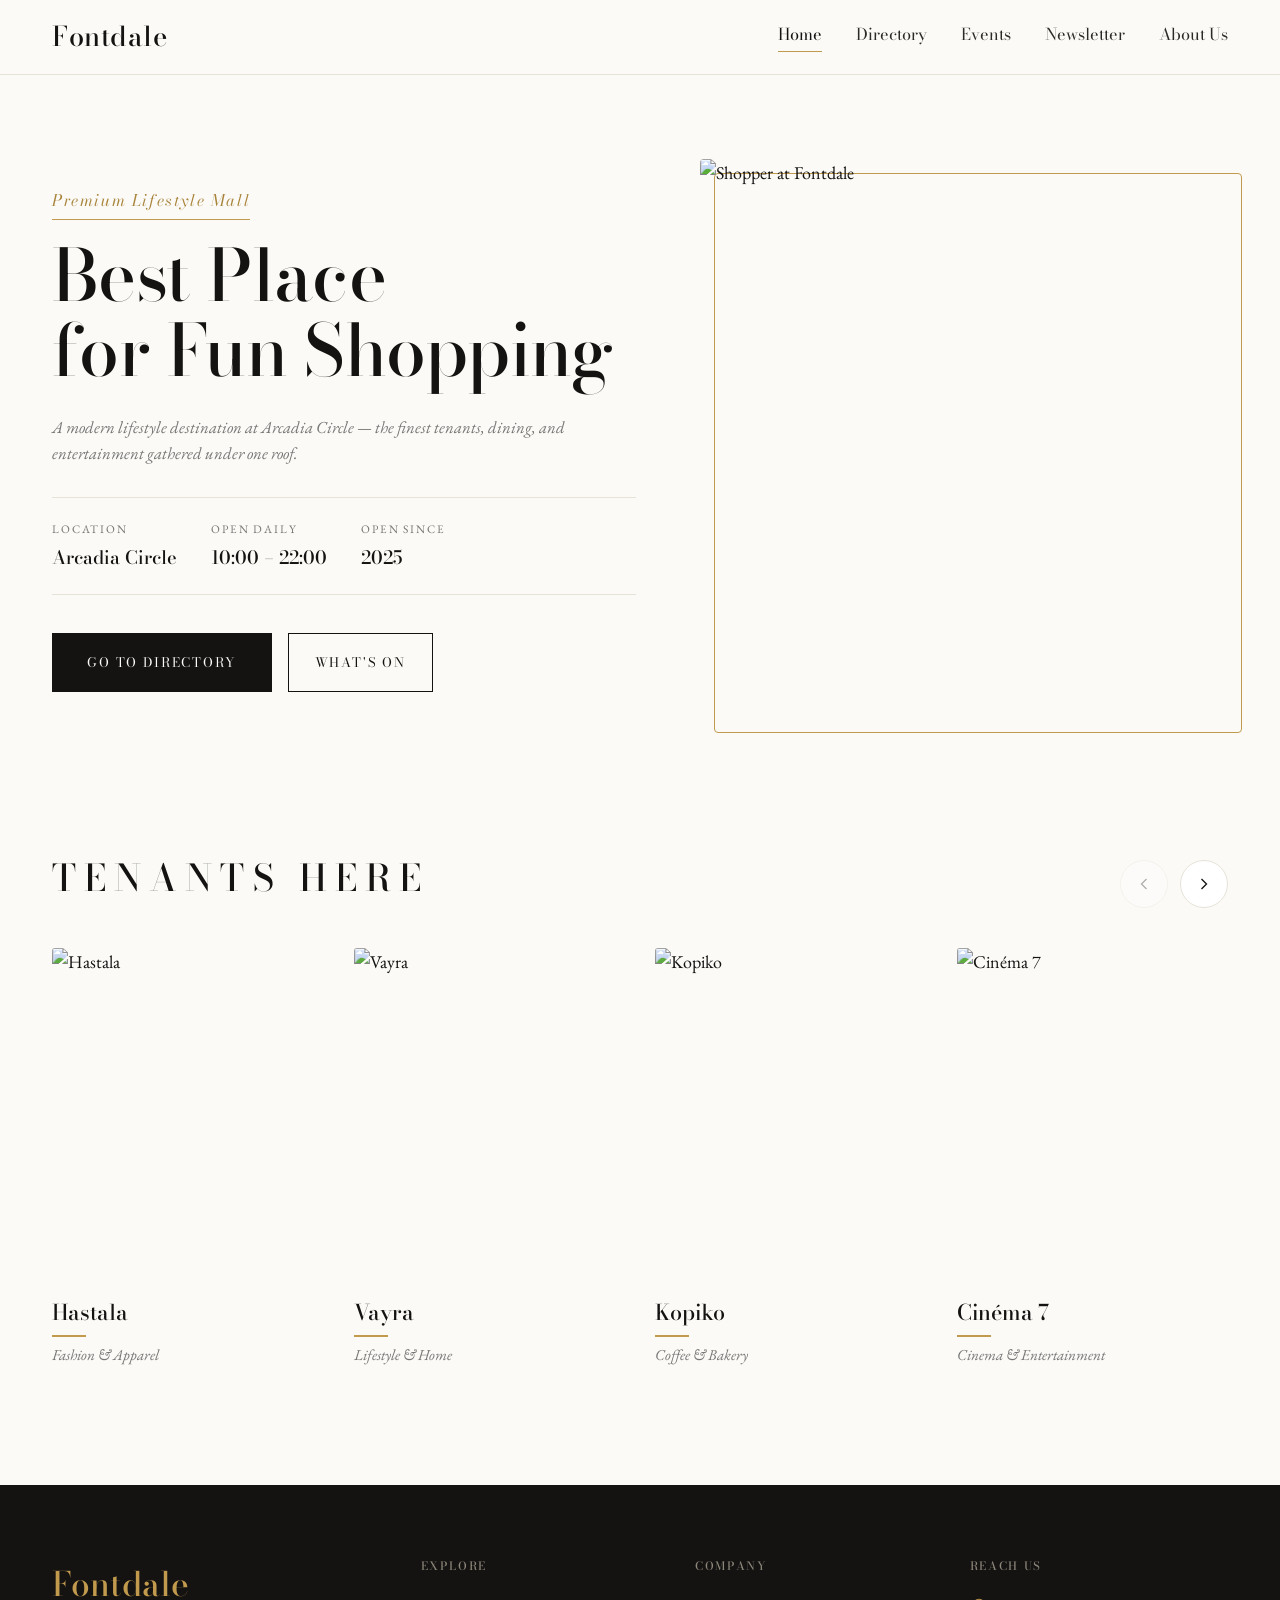
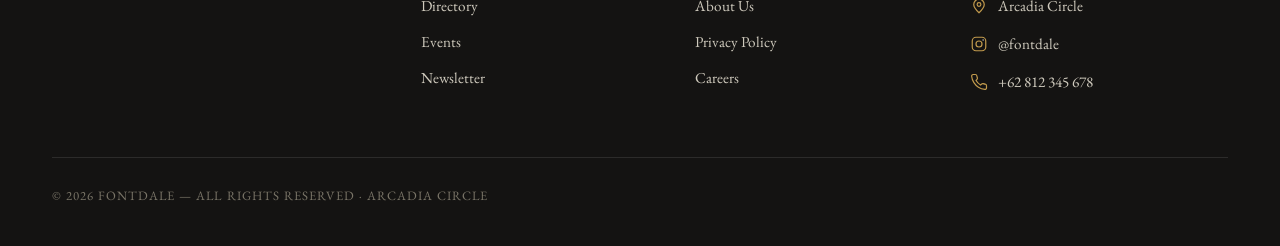
==== index.html @ fb902883 "push everything" ====
<!DOCTYPE html>
<html lang="en">
<head>
<meta charset="UTF-8" />
<meta name="viewport" content="width=device-width, initial-scale=1.0" />
<title>Fontdale — Premium Lifestyle Mall at Arcadia Circle</title>
<link rel="preconnect" href="https://fonts.googleapis.com">
<link rel="preconnect" href="https://fonts.gstatic.com" crossorigin>
<link href="https://fonts.googleapis.com/css2?family=Bodoni+Moda:ital,opsz,wght@0,6..96,400;0,6..96,500;0,6..96,600;1,6..96,400&family=EB+Garamond:ital,wght@0,400;0,500;1,400&display=swap" rel="stylesheet">
<link rel="stylesheet" href="css/style.css">
<link rel="stylesheet" href="css/index.css">
</head>
<body>

  <header>
    <div class="wrap nav">
      <a href="index.html" class="brand">Fontdale</a>
      <nav class="menu" id="menu">
        <a href="index.html" class="active">Home</a>
        <a href="directory.html">Directory</a>
        <a href="events.html">Events</a>
        <a href="newsletter.html">Newsletter</a>
        <a href="about.html">About Us</a>
      </nav>
      <button class="burger" id="burger" aria-label="Toggle menu"><span></span><span></span><span></span></button>
    </div>
  </header>

  <main>
    <section class="hero">
      <div class="wrap hero-grid">
        <div class="hero-copy">
          <span class="eyebrow">Premium Lifestyle Mall</span>
          <h1 class="reveal d1">Best Place<br>for Fun Shopping</h1>
          <p class="lede reveal d2">A modern lifestyle destination at Arcadia Circle — the finest tenants, dining, and entertainment gathered under one roof.</p>

          <ul class="hero-facts reveal d3">
            <li><span>Location</span><strong>Arcadia Circle</strong></li>
            <li><span>Open Daily</span><strong>10:00 – 22:00</strong></li>
            <li><span>Open Since</span><strong>2025</strong></li>
          </ul>

          <div class="cta-row reveal d4">
            <a class="btn btn-primary" href="directory.html">Go to Directory</a>
            <a class="btn btn-outline" href="events.html">What's On</a>
          </div>
        </div>

        <figure class="hero-figure reveal d2">
          <!-- PLACEHOLDER IMAGE: replace with real FontDale hero photo from Figma -->
          <img src="https://picsum.photos/seed/fontdale-shopping/900/1000" alt="Shopper at Fontdale">
        </figure>
      </div>
    </section>

    <section class="tenants">
      <div class="wrap">
        <div class="tenants-head reveal">
          <h2>Tenants Here</h2>
          <div class="carousel-nav">
            <button class="car-btn" id="tenant-prev" type="button" aria-label="Previous tenants">
              <svg viewBox="0 0 24 24"><path d="M15 18l-6-6 6-6"/></svg>
            </button>
            <button class="car-btn" id="tenant-next" type="button" aria-label="Next tenants">
              <svg viewBox="0 0 24 24"><path d="M9 6l6 6-6 6"/></svg>
            </button>
          </div>
        </div>

        <div class="tenant-carousel">
          <div class="tenant-track" id="tenant-track">
            <article class="tenant reveal d1">
              <!-- PLACEHOLDER IMAGE: replace with Hastala storefront photo -->
              <div class="frame"><img src="https://picsum.photos/seed/hastala/600/700" alt="Hastala"></div>
              <h3>Hastala</h3><span>Fashion &amp; Apparel</span>
            </article>
            <article class="tenant reveal d2">
              <!-- PLACEHOLDER IMAGE: replace with Vayra storefront photo -->
              <div class="frame"><img src="https://picsum.photos/seed/vayra/600/700" alt="Vayra"></div>
              <h3>Vayra</h3><span>Lifestyle &amp; Home</span>
            </article>
            <article class="tenant reveal d3">
              <!-- PLACEHOLDER IMAGE: replace with Kopiko cafe photo -->
              <div class="frame"><img src="https://picsum.photos/seed/kopiko/600/700" alt="Kopiko"></div>
              <h3>Kopiko</h3><span>Coffee &amp; Bakery</span>
            </article>
            <article class="tenant reveal d4">
              <!-- PLACEHOLDER IMAGE: replace with Cinéma 7 photo -->
              <div class="frame"><img src="https://picsum.photos/seed/cinema7/600/700" alt="Cinéma 7"></div>
              <h3>Cinéma 7</h3><span>Cinema &amp; Entertainment</span>
            </article>
            <article class="tenant reveal d5">
              <!-- PLACEHOLDER IMAGE: replace with Sky Lounge photo -->
              <div class="frame"><img src="https://picsum.photos/seed/skylounge/600/700" alt="Sky Lounge"></div>
              <h3>Sky Lounge</h3><span>Rooftop Dining</span>
            </article>
            <article class="tenant reveal d6">
              <!-- PLACEHOLDER IMAGE: replace with ZoneTime arcade photo -->
              <div class="frame"><img src="https://picsum.photos/seed/zonetime/600/700" alt="ZoneTime"></div>
              <h3>ZoneTime</h3><span>Arcade Games</span>
            </article>
          </div>
        </div>
      </div>
    </section>
  </main>

  <footer>
    <div class="wrap">
      <div class="foot-grid">
        <div class="foot-brand">Fontdale</div>
        <div class="foot-col">
          <h4>Explore</h4>
          <a href="directory.html">Directory</a><a href="events.html">Events</a><a href="newsletter.html">Newsletter</a>
        </div>
        <div class="foot-col">
          <h4>Company</h4>
          <a href="about.html">About Us</a><a href="#">Privacy Policy</a><a href="#">Careers</a>
        </div>
        <div class="foot-col foot-contact">
          <h4>Reach Us</h4>
          <div class="row">
            <svg viewBox="0 0 24 24" stroke-width="1.6"><path d="M12 21s7-6.5 7-11a7 7 0 1 0-14 0c0 4.5 7 11 7 11Z"/><circle cx="12" cy="10" r="2.5"/></svg>
            <span>Arcadia Circle</span>
          </div>
          <div class="row">
            <svg viewBox="0 0 24 24" stroke-width="1.6"><rect x="3" y="3" width="18" height="18" rx="5"/><circle cx="12" cy="12" r="4"/><circle cx="17.5" cy="6.5" r="1" fill="currentColor" stroke="none"/></svg>
            <span>@fontdale</span>
          </div>
          <div class="row">
            <svg viewBox="0 0 24 24" stroke-width="1.6"><path d="M22 16.9v3a2 2 0 0 1-2.2 2 19.8 19.8 0 0 1-8.6-3 19.5 19.5 0 0 1-6-6 19.8 19.8 0 0 1-3-8.6A2 2 0 0 1 4.1 2h3a2 2 0 0 1 2 1.7c.1.9.4 1.8.7 2.7a2 2 0 0 1-.5 2.1L8.1 9.9a16 16 0 0 0 6 6l1.4-1.2a2 2 0 0 1 2.1-.5c.9.3 1.8.6 2.7.7a2 2 0 0 1 1.7 2Z"/></svg>
            <span>+62 812 345 678</span>
          </div>
        </div>
      </div>
      <div class="foot-bottom">© 2026 Fontdale — All rights reserved · Arcadia Circle</div>
    </div>
  </footer>

  <script src="js/main.js"></script>
  <script src="js/home.js"></script>
</body>
</html>
---- css/style.css ----
/* ============================================================
   FONTDALE — shared base stylesheet
   Used by every page. Page-specific rules live in their own files.
   ============================================================ */

/* ---------- DESIGN TOKENS ---------- */
:root{
  --paper:#fbfaf6; --paper-pure:#ffffff;
  --ink:#141312; --ink-soft:#2c2a27;
  --gold:#c19a4d; --gold-deep:#a9853c;
  --muted:#767676; --line:#e6e2d8;
  --soft:#efece4;            /* light card / button fill */
  --footer:#141312;
  --ok:#2f7d52; --err:#b23b3b;
  --display:"Bodoni Moda", Georgia, serif;
  --body:"EB Garamond", Georgia, serif;
  --maxw:1240px;
  --ease:cubic-bezier(.22,.61,.36,1);
}

*{ box-sizing:border-box; margin:0; padding:0; }
html{ scroll-behavior:smooth; }
body{
  font-family:var(--body); background:var(--paper); color:var(--ink);
  font-size:18px; line-height:1.6; -webkit-font-smoothing:antialiased;
  text-rendering:optimizeLegibility;
}
img{ display:block; max-width:100%; }
a{ color:inherit; text-decoration:none; }
.wrap{ width:100%; max-width:var(--maxw); margin-inline:auto; padding-inline:32px; }

.eyebrow{
  font-family:var(--display); font-style:italic; font-size:1rem;
  letter-spacing:.1em; color:var(--gold-deep); display:inline-block;
  padding-bottom:6px; border-bottom:1px solid var(--gold);
}

/* ---------- ENTRANCE ANIMATION ---------- */
@keyframes rise{ from{opacity:0; transform:translateY(22px);} to{opacity:1; transform:translateY(0);} }
.reveal{ opacity:0; animation:rise .9s var(--ease) forwards; }
/* Staggered delay utilities — replaces inline style="animation-delay" */
.d1{ animation-delay:.06s; }
.d2{ animation-delay:.12s; }
.d3{ animation-delay:.18s; }
.d4{ animation-delay:.24s; }
.d5{ animation-delay:.30s; }
.d6{ animation-delay:.36s; }
@media (prefers-reduced-motion:reduce){ .reveal{ animation:none; opacity:1; } }

/* ---------- HEADER / NAV ---------- */
header{
  position:sticky; top:0; z-index:50;
  background:rgba(251,250,246,.86); backdrop-filter:blur(8px);
  border-bottom:1px solid var(--line);
}
.nav{ display:flex; align-items:center; justify-content:space-between; height:74px; }
.brand{ font-family:var(--display); font-weight:500; font-size:1.7rem; letter-spacing:.02em; }
.menu{ display:flex; gap:34px; align-items:center; }
.menu a{
  font-family:var(--display); font-size:1.02rem; color:var(--ink-soft);
  position:relative; padding-bottom:4px; transition:color .25s var(--ease);
}
.menu a::after{ content:""; position:absolute; left:0; bottom:0; height:1.5px; width:0; background:var(--gold); transition:width .3s var(--ease); }
.menu a:hover{ color:var(--ink); }
.menu a:hover::after, .menu a.active::after{ width:100%; }
.menu a.active{ color:var(--ink); }
.burger{ display:none; background:none; border:0; cursor:pointer; }
.burger span{ display:block; width:26px; height:1.6px; background:var(--ink); margin:6px 0; transition:.3s; }

/* ---------- BUTTONS (shared) ---------- */
.btn{
  font-family:var(--display); text-transform:uppercase; letter-spacing:.14em; font-size:.82rem;
  cursor:pointer; transition:.3s var(--ease); display:inline-flex; align-items:center; justify-content:center;
}
.btn-primary{ background:var(--ink); color:var(--paper); padding:18px 34px; border:1px solid var(--ink); }
.btn-primary:hover{ background:transparent; color:var(--ink); }
.btn-outline{ background:transparent; color:var(--ink); border:1px solid var(--ink); padding:18px 26px; }
.btn-outline:hover{ background:var(--ink); color:var(--paper); }

/* ---------- PAGE HEAD (inner pages) ---------- */
.page-head{ text-align:center; padding:78px 0 40px; }
.page-head h1{ font-family:var(--display); font-weight:500; font-size:clamp(2.4rem,4.6vw,4rem); line-height:1.08; margin-top:16px; }

/* ---------- FOOTER ---------- */
footer{ background:var(--footer); color:#cfcabd; padding:72px 0 40px; }
.foot-grid{ display:grid; grid-template-columns:1.4fr 1fr 1fr 1.1fr; gap:40px; padding-bottom:48px; border-bottom:1px solid rgba(255,255,255,.1); }
.foot-brand{ font-family:var(--display); font-size:2.1rem; color:var(--gold); font-weight:500; }
.foot-col h4{ font-family:var(--display); text-transform:uppercase; letter-spacing:.14em; font-size:.72rem; color:#8d877a; margin-bottom:18px; font-weight:500; }
.foot-col a{ display:block; font-size:.95rem; margin-bottom:12px; color:#cfcabd; transition:color .25s var(--ease); }
.foot-col a:hover{ color:var(--gold); }
.foot-contact{ font-size:.95rem; }
.foot-contact .row{ display:flex; align-items:center; gap:10px; margin-bottom:14px; }
.foot-contact svg{ width:18px; height:18px; stroke:var(--gold); fill:none; flex-shrink:0; }
.foot-bottom{ padding-top:28px; font-size:.8rem; letter-spacing:.08em; color:#7a7568; text-transform:uppercase; }

/* ---------- RESPONSIVE (shared) ---------- */
@media (max-width:980px){
  .foot-grid{ grid-template-columns:1fr 1fr; gap:32px; }
}
@media (max-width:620px){
  body{ font-size:17px; } .wrap{ padding-inline:22px; }
  .menu{
    position:fixed; inset:74px 0 auto 0; flex-direction:column; gap:0; background:var(--paper);
    border-bottom:1px solid var(--line); transform:translateY(-140%); transition:transform .4s var(--ease); padding:10px 22px 22px;
  }
  .menu.open{ transform:translateY(0); }
  .menu a{ padding:14px 0; width:100%; border-bottom:1px solid var(--line); }
  .burger{ display:block; }
  .foot-grid{ grid-template-columns:1fr; }
}

/* ---------- RESPONSIVE — small phones (required: below 540px) ---------- */
@media screen and (max-width:540px){
  body{ font-size:16px; }
  .wrap{ padding-inline:16px; }
  .brand{ font-size:1.45rem; }
  .page-head{ padding:52px 0 28px; }
  .page-head h1{ font-size:2.1rem; }
  .btn{ width:100%; }
  footer{ padding:52px 0 32px; }
  .foot-brand{ font-size:1.8rem; }
}
---- css/index.css ----
/* ============================================================
   FONTDALE — Home page styles
   (.btn family now lives in the shared style.css)
   ============================================================ */

/* ---------- HERO ---------- */
.hero{ padding:84px 0 96px; }
.hero-grid{ display:grid; grid-template-columns:1.05fr .95fr; gap:64px; align-items:center; }
.hero-copy .eyebrow{ margin-bottom:18px; }
.hero h1{ font-family:var(--display); font-weight:500; font-size:clamp(2.8rem,5.6vw,5.2rem); line-height:1.04; letter-spacing:-.01em; }
.hero p.lede{ color:var(--muted); font-size:1.05rem; margin:26px 0 30px; font-style:italic; }

/* location + hours fact strip */
.hero-facts{ display:flex; flex-wrap:wrap; gap:34px; list-style:none; margin:0 0 38px; padding:22px 0; border-top:1px solid var(--line); border-bottom:1px solid var(--line); }
.hero-facts li{ display:flex; flex-direction:column; gap:4px; }
.hero-facts span{ font-size:.72rem; letter-spacing:.16em; text-transform:uppercase; color:var(--muted); }
.hero-facts strong{ font-family:var(--display); font-weight:500; font-size:1.15rem; color:var(--ink); }

.cta-row{ display:flex; gap:16px; flex-wrap:wrap; }

.hero-figure{ position:relative; }
.hero-figure img{ width:100%; height:560px; object-fit:cover; border-radius:4px; }
.hero-figure::after{ content:""; position:absolute; inset:14px -14px -14px 14px; border:1px solid var(--gold); border-radius:4px; z-index:-1; }

/* ---------- TENANTS (carousel) ---------- */
.tenants{ padding:34px 0 110px; }
.tenants-head{ display:flex; align-items:flex-end; justify-content:space-between; gap:24px; margin-bottom:40px; }
.tenants-head h2{ font-family:var(--display); font-weight:500; font-size:clamp(1.6rem,3vw,2.3rem); letter-spacing:.22em; text-transform:uppercase; }

.carousel-nav{ display:flex; gap:12px; flex-shrink:0; }
.car-btn{
  width:48px; height:48px; flex-shrink:0; border:1px solid var(--line); background:var(--paper-pure);
  border-radius:50%; cursor:pointer; display:inline-flex; align-items:center; justify-content:center;
  transition:.25s var(--ease);
}
.car-btn:hover{ border-color:var(--gold); }
.car-btn svg{ width:20px; height:20px; stroke:var(--ink); fill:none; stroke-width:1.6; }
.car-btn:disabled{ opacity:.32; cursor:default; }
.car-btn:disabled:hover{ border-color:var(--line); }

.tenant-carousel{ position:relative; }
.tenant-track{
  display:grid; grid-auto-flow:column; grid-auto-columns:calc((100% - 3 * 30px) / 4); gap:30px;
  overflow-x:auto; scroll-snap-type:x mandatory; scroll-behavior:smooth;
  padding-bottom:8px; scrollbar-width:none;
}
.tenant-track::-webkit-scrollbar{ display:none; }
.tenant{ scroll-snap-align:start; cursor:pointer; }
.tenant .frame{ overflow:hidden; border-radius:3px; }
.tenant img{ width:100%; height:330px; object-fit:cover; transition:transform .7s var(--ease), filter .5s var(--ease); filter:grayscale(.1); }
.tenant:hover img{ transform:scale(1.06); filter:grayscale(0); }
.tenant h3{ font-family:var(--display); font-weight:500; font-size:1.35rem; margin-top:18px; display:inline-block; position:relative; }
.tenant h3::after{ content:""; display:block; width:34px; height:1.5px; background:var(--gold); margin-top:5px; transition:width .35s var(--ease); }
.tenant:hover h3::after{ width:100%; }
.tenant span{ display:block; font-style:italic; font-size:.95rem; color:var(--muted); margin-top:6px; }

/* ---------- RESPONSIVE ---------- */
@media (max-width:980px){
  .hero-grid{ grid-template-columns:1fr; gap:44px; }
  .hero-figure img{ height:420px; } .hero-figure::after{ display:none; }
  .tenant-track{ grid-auto-columns:calc((100% - 30px) / 2); }
}
@media (max-width:620px){
  .hero{ padding:54px 0 70px; } .cta-row{ flex-direction:column; } .btn{ width:100%; }
  .tenant-track{ grid-auto-columns:82%; gap:18px; } .tenant img{ height:380px; }
}
@media screen and (max-width:540px){
  .hero-facts{ gap:22px; }
  .hero-facts li{ flex:1 1 40%; }
  .hero-figure img{ height:340px; }
  .tenants-head{ align-items:center; }
  .car-btn{ width:42px; height:42px; }
  .tenant img{ height:340px; }
}
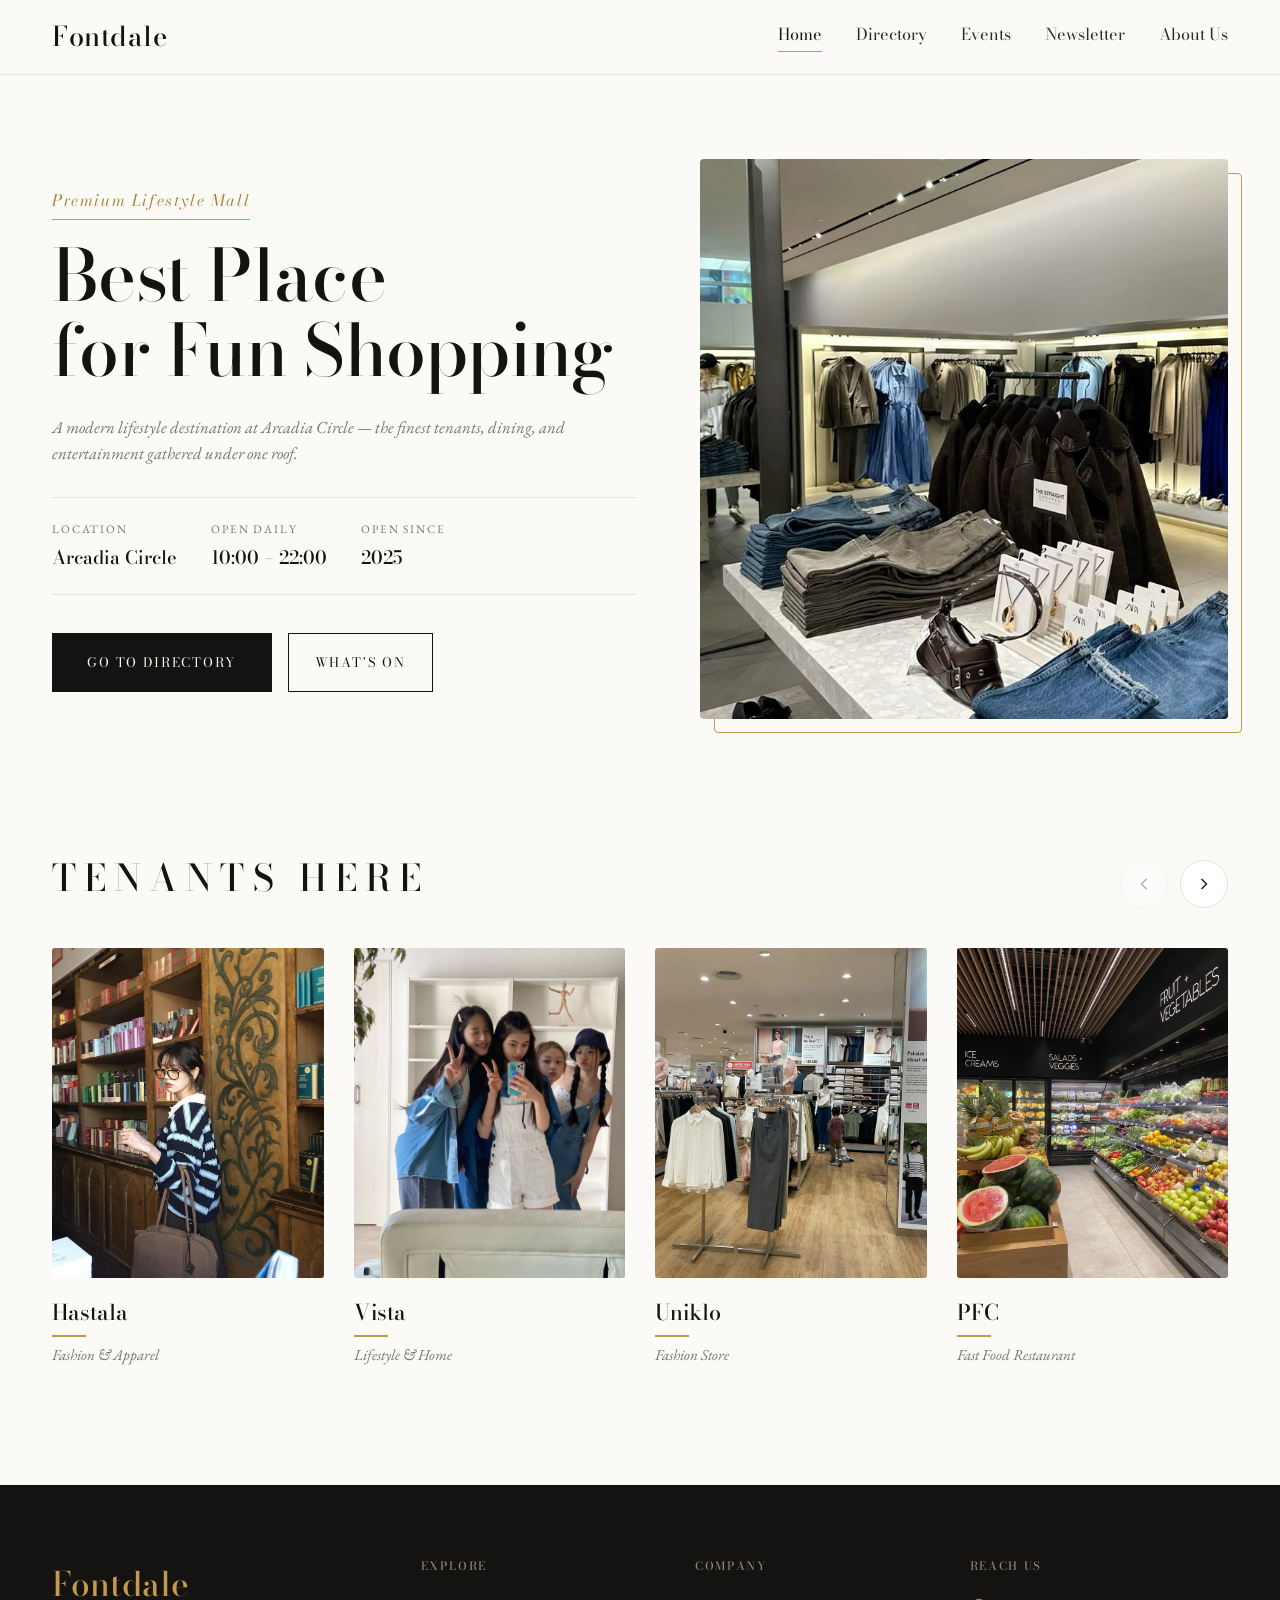
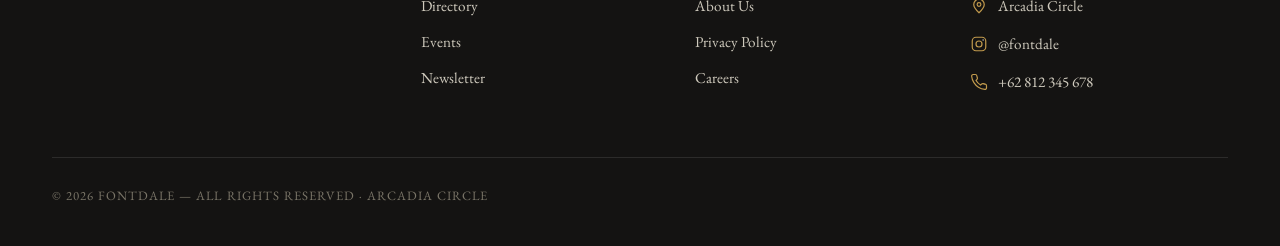
==== commit 0ffe895a: "push everything pt2" ====
--- a/index.html
+++ b/index.html
@@ -47,8 +47,8 @@
         </div>
 
         <figure class="hero-figure reveal d2">
-          <!-- PLACEHOLDER IMAGE: replace with real FontDale hero photo from Figma -->
-          <img src="https://picsum.photos/seed/fontdale-shopping/900/1000" alt="Shopper at Fontdale">
+          <!-- ASSET: assets/image.png — Fontdale retail interior -->
+          <img src="assets/image.png" alt="Inside Fontdale at Arcadia Circle">
         </figure>
       </div>
     </section>
@@ -70,33 +70,38 @@
         <div class="tenant-carousel">
           <div class="tenant-track" id="tenant-track">
             <article class="tenant reveal d1">
-              <!-- PLACEHOLDER IMAGE: replace with Hastala storefront photo -->
-              <div class="frame"><img src="https://picsum.photos/seed/hastala/600/700" alt="Hastala"></div>
+              <!-- ASSET: assets/Hastala.png -->
+              <div class="frame"><img src="assets/Hastala.png" alt="Hastala"></div>
               <h3>Hastala</h3><span>Fashion &amp; Apparel</span>
             </article>
             <article class="tenant reveal d2">
-              <!-- PLACEHOLDER IMAGE: replace with Vayra storefront photo -->
-              <div class="frame"><img src="https://picsum.photos/seed/vayra/600/700" alt="Vayra"></div>
-              <h3>Vayra</h3><span>Lifestyle &amp; Home</span>
+              <!-- ASSET: assets/Vista.png -->
+              <div class="frame"><img src="assets/Vista.png" alt="Vista"></div>
+              <h3>Vista</h3><span>Lifestyle &amp; Home</span>
             </article>
             <article class="tenant reveal d3">
-              <!-- PLACEHOLDER IMAGE: replace with Kopiko cafe photo -->
-              <div class="frame"><img src="https://picsum.photos/seed/kopiko/600/700" alt="Kopiko"></div>
-              <h3>Kopiko</h3><span>Coffee &amp; Bakery</span>
+              <!-- ASSET: assets/uniklo.png -->
+              <div class="frame"><img src="assets/uniklo.png" alt="Uniklo"></div>
+              <h3>Uniklo</h3><span>Fashion Store</span>
             </article>
             <article class="tenant reveal d4">
-              <!-- PLACEHOLDER IMAGE: replace with Cinéma 7 photo -->
-              <div class="frame"><img src="https://picsum.photos/seed/cinema7/600/700" alt="Cinéma 7"></div>
-              <h3>Cinéma 7</h3><span>Cinema &amp; Entertainment</span>
+              <!-- ASSET: assets/PFC.png -->
+              <div class="frame"><img src="assets/PFC.png" alt="PFC"></div>
+              <h3>PFC</h3><span>Fast Food Restaurant</span>
             </article>
             <article class="tenant reveal d5">
-              <!-- PLACEHOLDER IMAGE: replace with Sky Lounge photo -->
-              <div class="frame"><img src="https://picsum.photos/seed/skylounge/600/700" alt="Sky Lounge"></div>
-              <h3>Sky Lounge</h3><span>Rooftop Dining</span>
+              <!-- ASSET: assets/ikanbakarpaksugeng.png -->
+              <div class="frame"><img src="assets/ikanbakarpaksugeng.png" alt="Ikan Bakar Pak Sugeng"></div>
+              <h3>Ikan Bakar Pak Sugeng</h3><span>Seafood Restaurant</span>
             </article>
             <article class="tenant reveal d6">
-              <!-- PLACEHOLDER IMAGE: replace with ZoneTime arcade photo -->
-              <div class="frame"><img src="https://picsum.photos/seed/zonetime/600/700" alt="ZoneTime"></div>
+              <!-- ASSET: assets/cinema.jpg -->
+              <div class="frame"><img src="assets/cinema.jpg" alt="Cinema 67"></div>
+              <h3>Cinema 67</h3><span>Cinema &amp; Entertainment</span>
+            </article>
+            <article class="tenant reveal d1">
+              <!-- ASSET: assets/ZoneTime.png -->
+              <div class="frame"><img src="assets/ZoneTime.png" alt="ZoneTime"></div>
               <h3>ZoneTime</h3><span>Arcade Games</span>
             </article>
           </div>
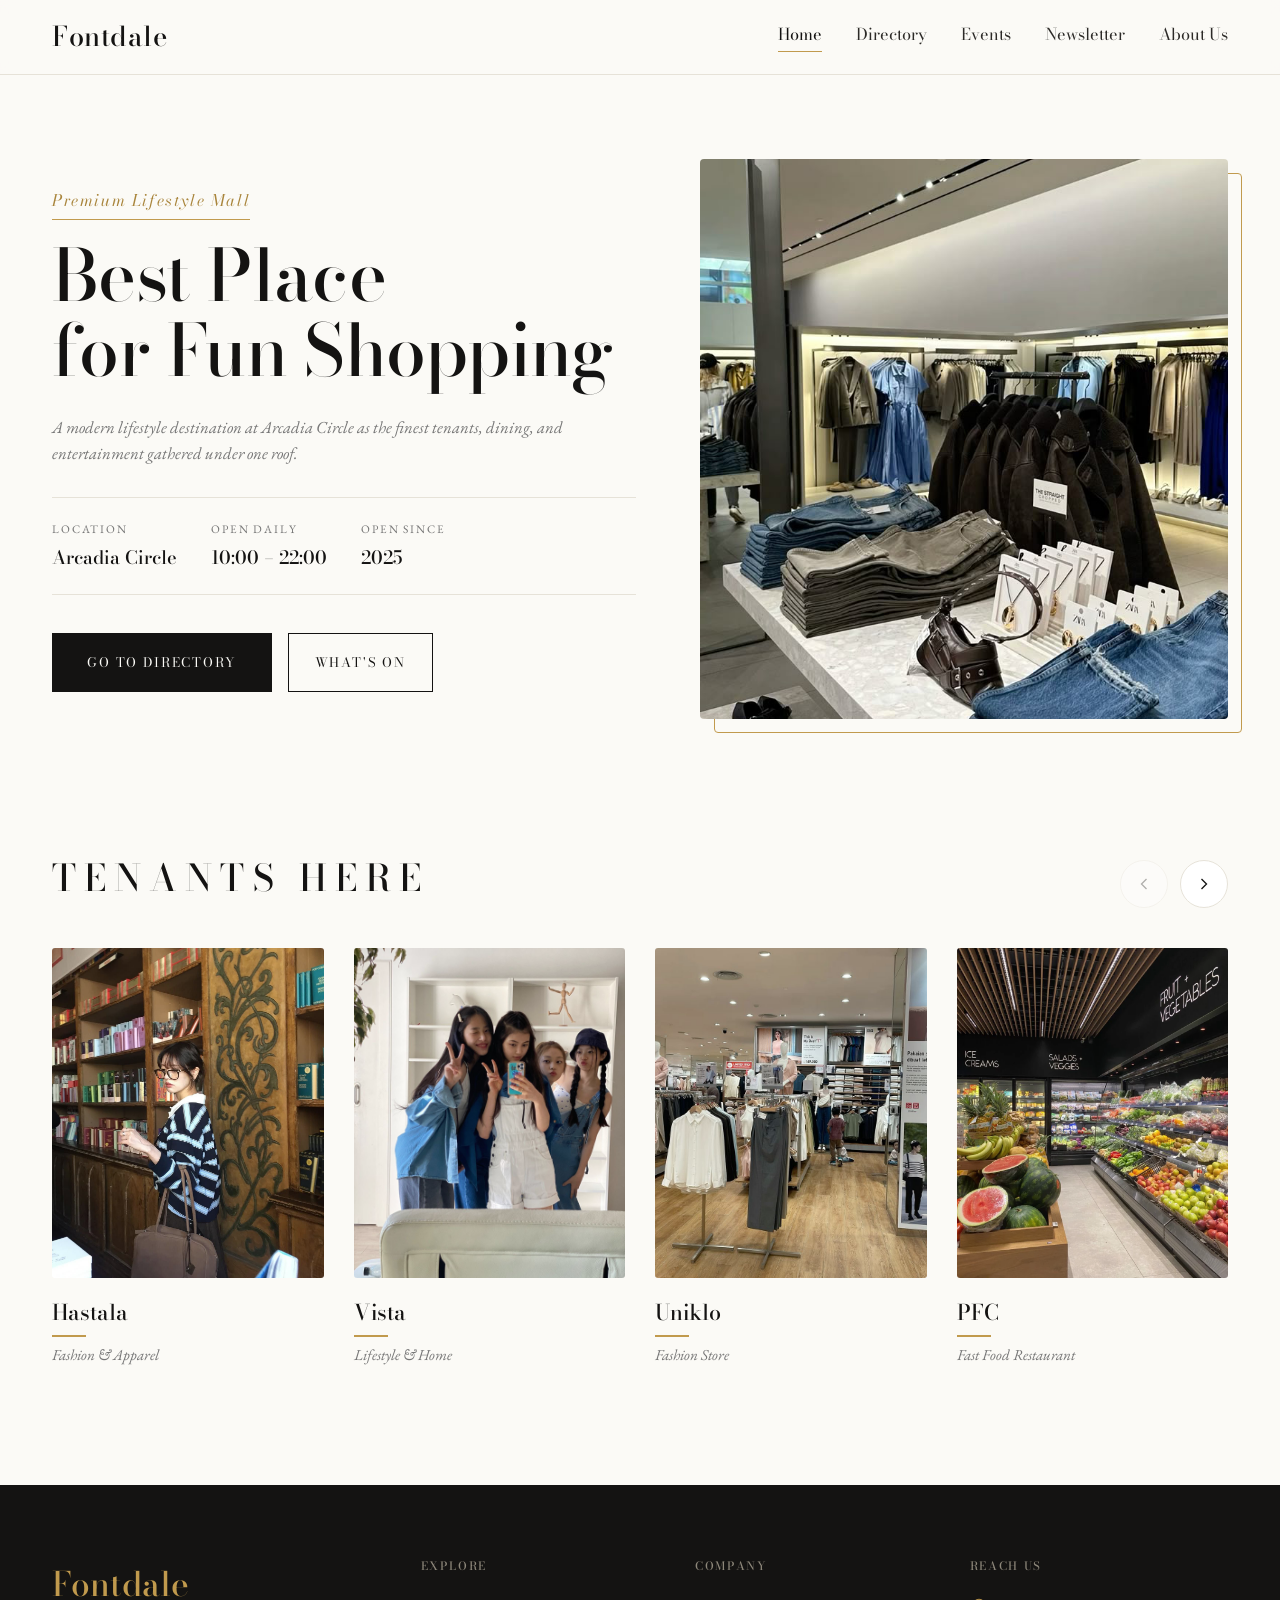
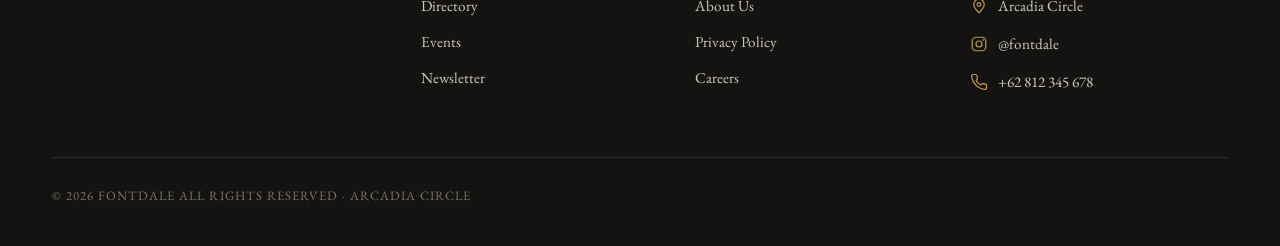
==== commit 58602deb: "fix lilbit" ====
--- a/index.html
+++ b/index.html
@@ -32,7 +32,7 @@
         <div class="hero-copy">
           <span class="eyebrow">Premium Lifestyle Mall</span>
           <h1 class="reveal d1">Best Place<br>for Fun Shopping</h1>
-          <p class="lede reveal d2">A modern lifestyle destination at Arcadia Circle — the finest tenants, dining, and entertainment gathered under one roof.</p>
+          <p class="lede reveal d2">A modern lifestyle destination at Arcadia Circle as the finest tenants, dining, and entertainment gathered under one roof.</p>
 
           <ul class="hero-facts reveal d3">
             <li><span>Location</span><strong>Arcadia Circle</strong></li>
@@ -138,7 +138,7 @@
           </div>
         </div>
       </div>
-      <div class="foot-bottom">© 2026 Fontdale — All rights reserved · Arcadia Circle</div>
+      <div class="foot-bottom">© 2026 Fontdale  All rights reserved · Arcadia Circle</div>
     </div>
   </footer>
 
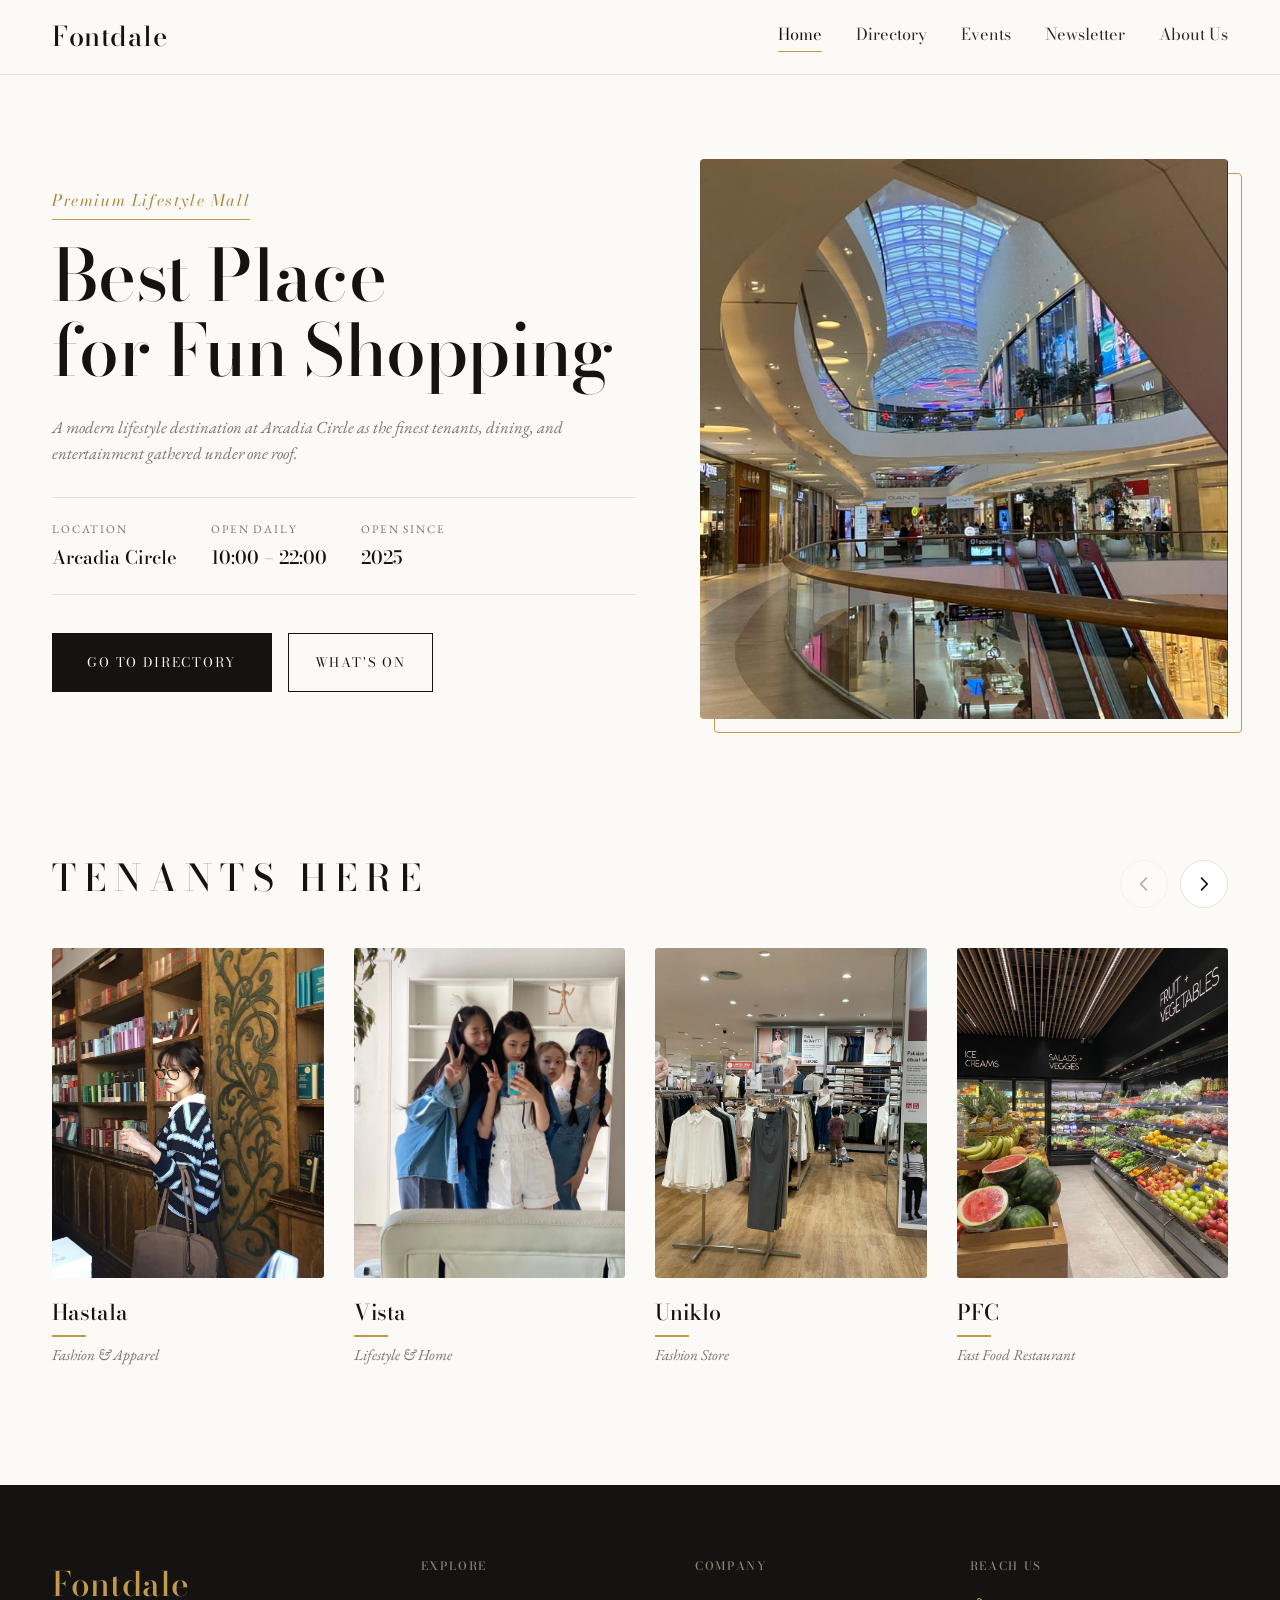
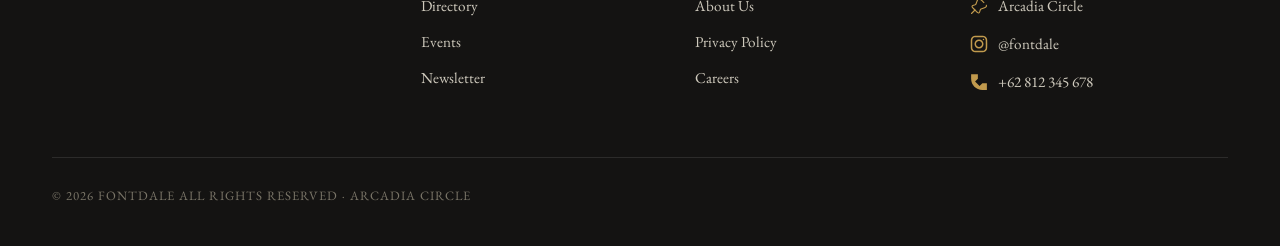
==== commit f84d741a: "isi semua" ====
--- a/index.html
+++ b/index.html
@@ -12,6 +12,7 @@
 </head>
 <body>
 
+  <!-- Header -->
   <header>
     <div class="wrap nav">
       <a href="index.html" class="brand">Fontdale</a>
@@ -27,6 +28,7 @@
   </header>
 
   <main>
+    <!-- Hero -->
     <section class="hero">
       <div class="wrap hero-grid">
         <div class="hero-copy">
@@ -47,22 +49,22 @@
         </div>
 
         <figure class="hero-figure reveal d2">
-          <!-- ASSET: assets/image.png — Fontdale retail interior -->
-          <img src="assets/image.png" alt="Inside Fontdale at Arcadia Circle">
+          <img src="assets/mall.png" alt="Inside Fontdale at Arcadia Circle">
         </figure>
       </div>
     </section>
 
+    <!-- Tenant -->
     <section class="tenants">
       <div class="wrap">
         <div class="tenants-head reveal">
           <h2>Tenants Here</h2>
           <div class="carousel-nav">
             <button class="car-btn" id="tenant-prev" type="button" aria-label="Previous tenants">
-              <svg viewBox="0 0 24 24"><path d="M15 18l-6-6 6-6"/></svg>
+              <span class="ico ico-arrow-left"></span>
             </button>
             <button class="car-btn" id="tenant-next" type="button" aria-label="Next tenants">
-              <svg viewBox="0 0 24 24"><path d="M9 6l6 6-6 6"/></svg>
+              <span class="ico ico-arrow-right"></span>
             </button>
           </div>
         </div>
@@ -70,37 +72,30 @@
         <div class="tenant-carousel">
           <div class="tenant-track" id="tenant-track">
             <article class="tenant reveal d1">
-              <!-- ASSET: assets/Hastala.png -->
               <div class="frame"><img src="assets/Hastala.png" alt="Hastala"></div>
               <h3>Hastala</h3><span>Fashion &amp; Apparel</span>
             </article>
             <article class="tenant reveal d2">
-              <!-- ASSET: assets/Vista.png -->
               <div class="frame"><img src="assets/Vista.png" alt="Vista"></div>
               <h3>Vista</h3><span>Lifestyle &amp; Home</span>
             </article>
             <article class="tenant reveal d3">
-              <!-- ASSET: assets/uniklo.png -->
               <div class="frame"><img src="assets/uniklo.png" alt="Uniklo"></div>
               <h3>Uniklo</h3><span>Fashion Store</span>
             </article>
             <article class="tenant reveal d4">
-              <!-- ASSET: assets/PFC.png -->
               <div class="frame"><img src="assets/PFC.png" alt="PFC"></div>
               <h3>PFC</h3><span>Fast Food Restaurant</span>
             </article>
             <article class="tenant reveal d5">
-              <!-- ASSET: assets/ikanbakarpaksugeng.png -->
               <div class="frame"><img src="assets/ikanbakarpaksugeng.png" alt="Ikan Bakar Pak Sugeng"></div>
               <h3>Ikan Bakar Pak Sugeng</h3><span>Seafood Restaurant</span>
             </article>
             <article class="tenant reveal d6">
-              <!-- ASSET: assets/cinema.jpg -->
               <div class="frame"><img src="assets/cinema.jpg" alt="Cinema 67"></div>
               <h3>Cinema 67</h3><span>Cinema &amp; Entertainment</span>
             </article>
             <article class="tenant reveal d1">
-              <!-- ASSET: assets/ZoneTime.png -->
               <div class="frame"><img src="assets/ZoneTime.png" alt="ZoneTime"></div>
               <h3>ZoneTime</h3><span>Arcade Games</span>
             </article>
@@ -110,6 +105,7 @@
     </section>
   </main>
 
+  <!-- Footer -->
   <footer>
     <div class="wrap">
       <div class="foot-grid">
@@ -125,15 +121,15 @@
         <div class="foot-col foot-contact">
           <h4>Reach Us</h4>
           <div class="row">
-            <svg viewBox="0 0 24 24" stroke-width="1.6"><path d="M12 21s7-6.5 7-11a7 7 0 1 0-14 0c0 4.5 7 11 7 11Z"/><circle cx="12" cy="10" r="2.5"/></svg>
+            <span class="ico ico-pin"></span>
             <span>Arcadia Circle</span>
           </div>
           <div class="row">
-            <svg viewBox="0 0 24 24" stroke-width="1.6"><rect x="3" y="3" width="18" height="18" rx="5"/><circle cx="12" cy="12" r="4"/><circle cx="17.5" cy="6.5" r="1" fill="currentColor" stroke="none"/></svg>
+            <span class="ico ico-instagram"></span>
             <span>@fontdale</span>
           </div>
           <div class="row">
-            <svg viewBox="0 0 24 24" stroke-width="1.6"><path d="M22 16.9v3a2 2 0 0 1-2.2 2 19.8 19.8 0 0 1-8.6-3 19.5 19.5 0 0 1-6-6 19.8 19.8 0 0 1-3-8.6A2 2 0 0 1 4.1 2h3a2 2 0 0 1 2 1.7c.1.9.4 1.8.7 2.7a2 2 0 0 1-.5 2.1L8.1 9.9a16 16 0 0 0 6 6l1.4-1.2a2 2 0 0 1 2.1-.5c.9.3 1.8.6 2.7.7a2 2 0 0 1 1.7 2Z"/></svg>
+            <span class="ico ico-phone"></span>
             <span>+62 812 345 678</span>
           </div>
         </div>
--- a/css/style.css
+++ b/css/style.css
@@ -1,15 +1,12 @@
-/* ============================================================
-   FONTDALE — shared base stylesheet
-   Used by every page. Page-specific rules live in their own files.
-   ============================================================ */
+/* Gaya dasar bersama — dipakai semua halaman */
 
-/* ---------- DESIGN TOKENS ---------- */
+/* ===== Token desain ===== */
 :root{
   --paper:#fbfaf6; --paper-pure:#ffffff;
   --ink:#141312; --ink-soft:#2c2a27;
   --gold:#c19a4d; --gold-deep:#a9853c;
   --muted:#767676; --line:#e6e2d8;
-  --soft:#efece4;            /* light card / button fill */
+  --soft:#efece4;
   --footer:#141312;
   --ok:#2f7d52; --err:#b23b3b;
   --display:"Bodoni Moda", Georgia, serif;
@@ -35,10 +32,10 @@
   padding-bottom:6px; border-bottom:1px solid var(--gold);
 }
 
-/* ---------- ENTRANCE ANIMATION ---------- */
+/* ===== Animasi masuk ===== */
 @keyframes rise{ from{opacity:0; transform:translateY(22px);} to{opacity:1; transform:translateY(0);} }
 .reveal{ opacity:0; animation:rise .9s var(--ease) forwards; }
-/* Staggered delay utilities — replaces inline style="animation-delay" */
+/* Jeda animasi bertahap */
 .d1{ animation-delay:.06s; }
 .d2{ animation-delay:.12s; }
 .d3{ animation-delay:.18s; }
@@ -47,7 +44,7 @@
 .d6{ animation-delay:.36s; }
 @media (prefers-reduced-motion:reduce){ .reveal{ animation:none; opacity:1; } }
 
-/* ---------- HEADER / NAV ---------- */
+/* ===== Header / Navigasi ===== */
 header{
   position:sticky; top:0; z-index:50;
   background:rgba(251,250,246,.86); backdrop-filter:blur(8px);
@@ -67,7 +64,7 @@
 .burger{ display:none; background:none; border:0; cursor:pointer; }
 .burger span{ display:block; width:26px; height:1.6px; background:var(--ink); margin:6px 0; transition:.3s; }
 
-/* ---------- BUTTONS (shared) ---------- */
+/* ===== Tombol ===== */
 .btn{
   font-family:var(--display); text-transform:uppercase; letter-spacing:.14em; font-size:.82rem;
   cursor:pointer; transition:.3s var(--ease); display:inline-flex; align-items:center; justify-content:center;
@@ -77,11 +74,24 @@
 .btn-outline{ background:transparent; color:var(--ink); border:1px solid var(--ink); padding:18px 26px; }
 .btn-outline:hover{ background:var(--ink); color:var(--paper); }
 
-/* ---------- PAGE HEAD (inner pages) ---------- */
+/* ===== Judul halaman ===== */
 .page-head{ text-align:center; padding:78px 0 40px; }
 .page-head h1{ font-family:var(--display); font-weight:500; font-size:clamp(2.4rem,4.6vw,4rem); line-height:1.08; margin-top:16px; }
 
-/* ---------- FOOTER ---------- */
+/* ===== Ikon ===== */
+.ico{
+  display:inline-block; flex-shrink:0; width:20px; height:20px;
+  background-color:currentColor;
+  -webkit-mask:center / contain no-repeat; mask:center / contain no-repeat;
+}
+.ico-pin{ -webkit-mask-image:url(../assets/icons/pin.svg); mask-image:url(../assets/icons/pin.svg); }
+.ico-instagram{ -webkit-mask-image:url(../assets/icons/instagram.svg); mask-image:url(../assets/icons/instagram.svg); }
+.ico-phone{ -webkit-mask-image:url(../assets/icons/phone.svg); mask-image:url(../assets/icons/phone.svg); }
+.ico-cal{ -webkit-mask-image:url(../assets/icons/calendar.svg); mask-image:url(../assets/icons/calendar.svg); }
+.ico-arrow-left{ -webkit-mask-image:url(../assets/icons/chevron-left.svg); mask-image:url(../assets/icons/chevron-left.svg); }
+.ico-arrow-right{ -webkit-mask-image:url(../assets/icons/chevron-right.svg); mask-image:url(../assets/icons/chevron-right.svg); }
+
+/* ===== Footer ===== */
 footer{ background:var(--footer); color:#cfcabd; padding:72px 0 40px; }
 .foot-grid{ display:grid; grid-template-columns:1.4fr 1fr 1fr 1.1fr; gap:40px; padding-bottom:48px; border-bottom:1px solid rgba(255,255,255,.1); }
 .foot-brand{ font-family:var(--display); font-size:2.1rem; color:var(--gold); font-weight:500; }
@@ -90,10 +100,10 @@
 .foot-col a:hover{ color:var(--gold); }
 .foot-contact{ font-size:.95rem; }
 .foot-contact .row{ display:flex; align-items:center; gap:10px; margin-bottom:14px; }
-.foot-contact svg{ width:18px; height:18px; stroke:var(--gold); fill:none; flex-shrink:0; }
+.foot-contact .ico{ width:18px; height:18px; background-color:var(--gold); }
 .foot-bottom{ padding-top:28px; font-size:.8rem; letter-spacing:.08em; color:#7a7568; text-transform:uppercase; }
 
-/* ---------- RESPONSIVE (shared) ---------- */
+/* ===== Responsif ===== */
 @media (max-width:980px){
   .foot-grid{ grid-template-columns:1fr 1fr; gap:32px; }
 }
@@ -109,7 +119,7 @@
   .foot-grid{ grid-template-columns:1fr; }
 }
 
-/* ---------- RESPONSIVE — small phones (required: below 540px) ---------- */
+/* ===== Responsif — HP kecil (di bawah 540px) ===== */
 @media screen and (max-width:540px){
   body{ font-size:16px; }
   .wrap{ padding-inline:16px; }
--- a/css/index.css
+++ b/css/index.css
@@ -1,16 +1,13 @@
-/* ============================================================
-   FONTDALE — Home page styles
-   (.btn family now lives in the shared style.css)
-   ============================================================ */
+/* Gaya halaman Home */
 
-/* ---------- HERO ---------- */
+/* Hero */
 .hero{ padding:84px 0 96px; }
 .hero-grid{ display:grid; grid-template-columns:1.05fr .95fr; gap:64px; align-items:center; }
 .hero-copy .eyebrow{ margin-bottom:18px; }
 .hero h1{ font-family:var(--display); font-weight:500; font-size:clamp(2.8rem,5.6vw,5.2rem); line-height:1.04; letter-spacing:-.01em; }
 .hero p.lede{ color:var(--muted); font-size:1.05rem; margin:26px 0 30px; font-style:italic; }
 
-/* location + hours fact strip */
+/* Info lokasi & jam buka */
 .hero-facts{ display:flex; flex-wrap:wrap; gap:34px; list-style:none; margin:0 0 38px; padding:22px 0; border-top:1px solid var(--line); border-bottom:1px solid var(--line); }
 .hero-facts li{ display:flex; flex-direction:column; gap:4px; }
 .hero-facts span{ font-size:.72rem; letter-spacing:.16em; text-transform:uppercase; color:var(--muted); }
@@ -22,7 +19,7 @@
 .hero-figure img{ width:100%; height:560px; object-fit:cover; border-radius:4px; }
 .hero-figure::after{ content:""; position:absolute; inset:14px -14px -14px 14px; border:1px solid var(--gold); border-radius:4px; z-index:-1; }
 
-/* ---------- TENANTS (carousel) ---------- */
+/*carousel tenant */
 .tenants{ padding:34px 0 110px; }
 .tenants-head{ display:flex; align-items:flex-end; justify-content:space-between; gap:24px; margin-bottom:40px; }
 .tenants-head h2{ font-family:var(--display); font-weight:500; font-size:clamp(1.6rem,3vw,2.3rem); letter-spacing:.22em; text-transform:uppercase; }
@@ -34,7 +31,7 @@
   transition:.25s var(--ease);
 }
 .car-btn:hover{ border-color:var(--gold); }
-.car-btn svg{ width:20px; height:20px; stroke:var(--ink); fill:none; stroke-width:1.6; }
+.car-btn .ico{ width:20px; height:20px; background-color:var(--ink); }
 .car-btn:disabled{ opacity:.32; cursor:default; }
 .car-btn:disabled:hover{ border-color:var(--line); }
 
@@ -54,7 +51,7 @@
 .tenant:hover h3::after{ width:100%; }
 .tenant span{ display:block; font-style:italic; font-size:.95rem; color:var(--muted); margin-top:6px; }
 
-/* ---------- RESPONSIVE ---------- */
+/*Responsif */
 @media (max-width:980px){
   .hero-grid{ grid-template-columns:1fr; gap:44px; }
   .hero-figure img{ height:420px; } .hero-figure::after{ display:none; }
